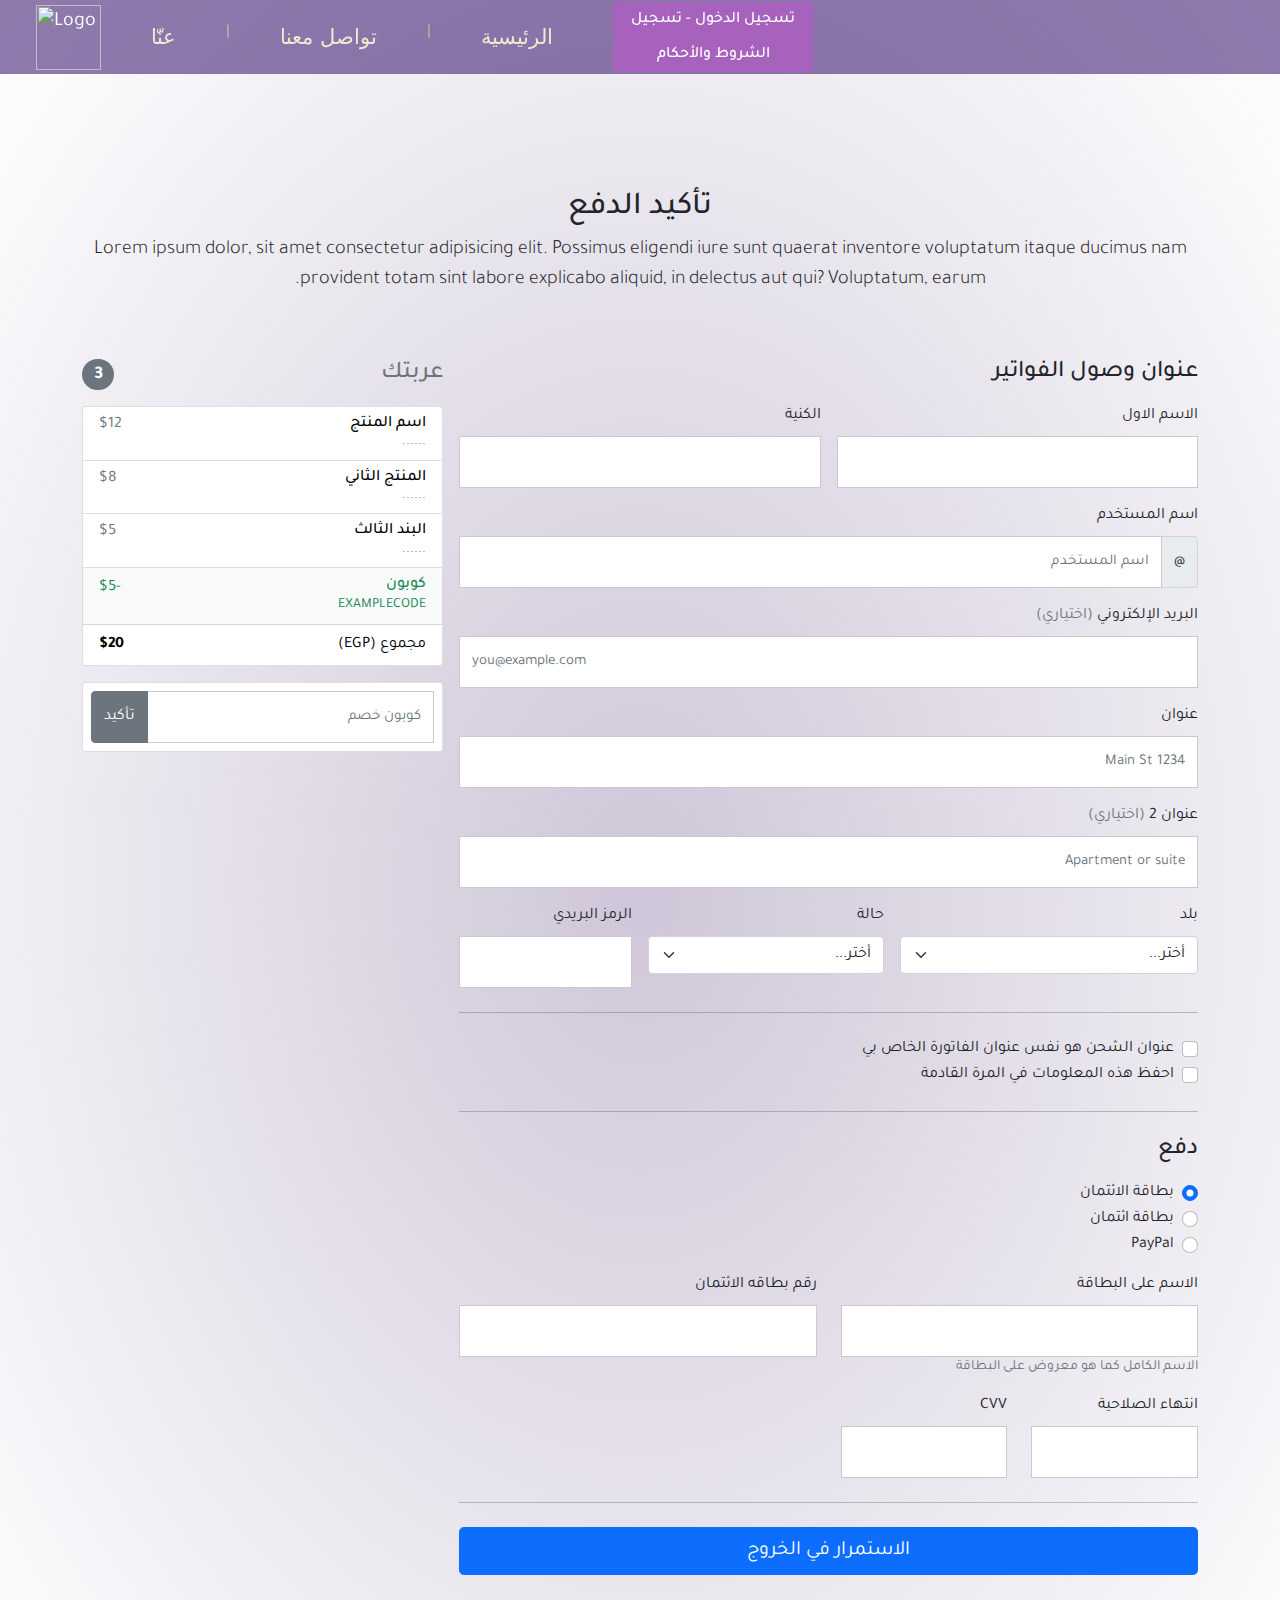
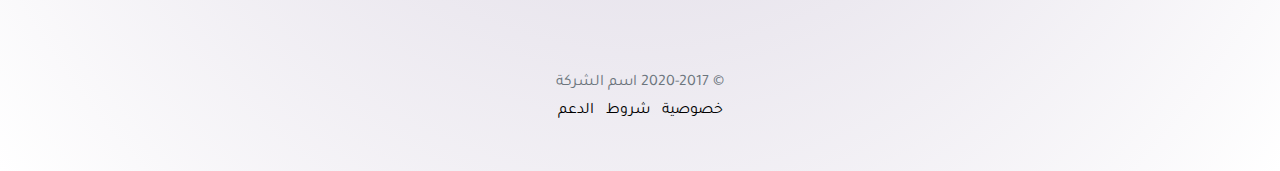
==== checkout.html @ 26c91470 "Add files via upload" ====
<html lang="ar" dir="rtl">

<head>
    <meta charset="utf-8">
    <meta name="viewport" content="width=device-width, initial-scale=1">
    <meta name="description" content="">
    <meta name="author" content="Mark Otto, Jacob Thornton, and Bootstrap contributors">
    <meta name="generator" content="Hugo 0.79.0">

    <title>Lucky Helmet (Store) checkout</title>

    <link rel="shortcut icon" type="image/x-icon" href="img/logo.png">

    <link rel="preconnect" href="https://fonts.gstatic.com">
    <link href="https://fonts.googleapis.com/css2?family=Kelly+Slab&display=swap" rel="stylesheet">
    <link href="https://fonts.googleapis.com/css2?family=Tajawal:wght@300;400&display=swap" rel="stylesheet">
    <link href="https://fonts.googleapis.com/css2?family=Aclonica&display=swap" rel="stylesheet">
    <link href="https://fonts.googleapis.com/css2?family=Itim&display=swap" rel="stylesheet">

    <link rel="stylesheet" href="css/fontawesome/css/all.min.css">

    <link rel="stylesheet" href="css/bootstrap.min.css">

    <link href="css/bootstrap.rtl.min.css" rel="stylesheet">

    <link rel="stylesheet" href="css/style.css">
    <!-- <link rel="canonical" href="https://getbootstrap.com/docs/5.0/examples/checkout-rtl/"> -->

    <style>
        .bd-placeholder-img {
            font-size: 1.125rem;
            text-anchor: middle;
            -webkit-user-select: none;
            -moz-user-select: none;
            user-select: none;
        }

        @media (min-width: 768px) {
            .bd-placeholder-img-lg {
                font-size: 3.5rem;
            }
        }
    </style>


    <!-- Custom styles for this template -->
    <link href="../checkout/form-validation.css" rel="stylesheet">
</head>

<body class="bg-light" id="checkout">
    
    <div class="page-container">
        <div class="page-header">

            <nav class="navbar navbar-expand-lg navbar-dark bg-primary ">
                <div class="">
                    <a class="navbar-brand logo" href="index.html">
                        <img src="img/Logo.png" alt="Logo">
                    </a>
                </div>

                <button class="navbar-toggler" type="button" data-toggle="collapse" data-target="#navbarColor01"
                    aria-controls="navbarColor01" aria-expanded="false" aria-label="Toggle navigation">
                    <span class="navbar-toggler-icon"></span>
                </button>

                <div class="collapse navbar-collapse ">

                    <ul class="navbar-nav mr-auto ">
                        <li class="nav-item">
                            <a class="nav-link" href="#0">
                                عنّا
                            </a>
                        </li>
                        |
                        <li class="nav-item">
                            <a class="nav-link" href="#0">
                                تواصل معنا
                            </a>
                        </li>
                        |
                        <li class="nav-item ">
                            <a class="nav-link" href="index.html">
                                الرئيسية
                            </a>
                        </li>
                    </ul>

                    <div class="form-inline  rightSide">
                        <a href="login.html" class="Login button">
                            تسجيل الدخول - تسجيل
                        </a>

                        <a href="#0" class="licence button">
                            الشروط والأحكام
                        </a>
                    </div>

                </div>
            </nav>

        </div>
        <div class="container">
            <main>
                <div class="py-5 text-center">
                    <img class="d-block mx-auto mb-4" src="img/Logo.png" alt="">
                    <h2> تأكيد الدفع</h2>
                    <p class="lead">
                        Lorem ipsum dolor, sit amet consectetur adipisicing elit. Possimus eligendi iure sunt quaerat
                        inventore voluptatum itaque ducimus nam provident totam sint labore explicabo aliquid, in
                        delectus
                        aut qui? Voluptatum, earum.
                    </p>
                </div>

                <div class="row g-3">
                    <div class="col-md-5 col-lg-4 order-md-last">
                        <h4 class="d-flex justify-content-between align-items-center mb-3">
                            <span class="text-muted">عربتك</span>
                            <span class="badge bg-secondary rounded-pill">3</span>
                        </h4>
                        <ul class="list-group mb-3">
                            <li class="list-group-item d-flex justify-content-between lh-sm">
                                <div>
                                    <h6 class="my-0">اسم المنتج</h6>
                                    <small class="text-muted">
                                        ......
                                    </small>
                                </div>
                                <span class="text-muted">$12</span>
                            </li>
                            <li class="list-group-item d-flex justify-content-between lh-sm">
                                <div>
                                    <h6 class="my-0">المنتج الثاني</h6>
                                    <small class="text-muted">
                                        ......
                                    </small>
                                </div>
                                <span class="text-muted">$8</span>
                            </li>
                            <li class="list-group-item d-flex justify-content-between lh-sm">
                                <div>
                                    <h6 class="my-0">البند الثالث</h6>
                                    <small class="text-muted">
                                        ......
                                    </small>
                                </div>
                                <span class="text-muted">$5</span>
                            </li>
                            <li class="list-group-item d-flex justify-content-between bg-light">
                                <div class="text-success">
                                    <h6 class="my-0">كوبون</h6>
                                    <small>EXAMPLECODE</small>
                                </div>
                                <span class="text-success">-$5</span>
                            </li>
                            <li class="list-group-item d-flex justify-content-between">
                                <span>مجموع (EGP)</span>
                                <strong>$20</strong>
                            </li>
                        </ul>

                        <form class="card p-2">
                            <div class="input-group">
                                <input type="text" class="form-control" placeholder="كوبون خصم">
                                <button type="submit" class="btn btn-secondary">تأكيد</button>
                            </div>
                        </form>
                    </div>
                    <div class="col-md-7 col-lg-8">
                        <h4 class="mb-3">عنوان وصول الفواتير</h4>
                        <form class="needs-validation" novalidate>
                            <div class="row g-3">
                                <div class="col-sm-6">
                                    <label for="firstName" class="form-label">الاسم الاول</label>
                                    <input type="text" class="form-control" id="firstName" placeholder="" value=""
                                        required>
                                    <div class="invalid-feedback">
                                        مطلوب الاسم الأول صالح.
                                    </div>
                                </div>

                                <div class="col-sm-6">
                                    <label for="lastName" class="form-label">الكنية</label>
                                    <input type="text" class="form-control" id="lastName" placeholder="" value=""
                                        required>
                                    <div class="invalid-feedback">
                                        مطلوب اسم أخير صالح.
                                    </div>
                                </div>

                                <div class="col-12">
                                    <label for="username" class="form-label">اسم المستخدم</label>
                                    <div class="input-group">
                                        <span class="input-group-text">@</span>
                                        <input type="text" class="form-control" id="username" placeholder="اسم المستخدم"
                                            required>
                                        <div class="invalid-feedback">
                                            اسم المستخدم الخاص بك مطلوب.
                                        </div>
                                    </div>
                                </div>

                                <div class="col-12">
                                    <label for="email" class="form-label">البريد
                                        الإلكتروني
                                        <span class="text-muted">(اختياري)</span></label>
                                    <input type="email" class="form-control" id="email" placeholder="you@example.com">
                                    <div class="invalid-feedback">
                                        يرجى إدخال عنوان بريد إلكتروني صالح لتحديثات الشحن.
                                    </div>
                                </div>

                                <div class="col-12">
                                    <label for="address" class="form-label">عنوان</label>
                                    <input type="text" class="form-control" id="address" placeholder="1234 Main St"
                                        required>
                                    <div class="invalid-feedback">
                                        يرجى إدخال عنوان الشحن الخاص بك.
                                    </div>
                                </div>

                                <div class="col-12">
                                    <label for="address2" class="form-label">عنوان
                                        2
                                        <span class="text-muted">(اختياري)</span></label>
                                    <input type="text" class="form-control" id="address2"
                                        placeholder="Apartment or suite">
                                </div>

                                <div class="col-md-5">
                                    <label for="country" class="form-label">بلد</label>
                                    <select class="form-select" id="country" required>
                                        <option value="">أختر...</option>
                                        <option>مصر</option>
                                        <option>المملكة العربية السعودية</option>
                                        <option>الولايات المتحدة الأمريكية</option>
                                    </select>
                                    <div class="invalid-feedback">
                                        يرجى تحديد بلد صالح.
                                    </div>
                                </div>

                                <div class="col-md-4">
                                    <label for="state" class="form-label">حالة</label>
                                    <select class="form-select" id="state" required>
                                        <option value="">أختر...</option>
                                        <option>كاليفورنيا</option>
                                    </select>
                                    <div class="invalid-feedback">
                                        يرجى تقديم حالة صالحة.
                                    </div>
                                </div>

                                <div class="col-md-3">
                                    <label for="zip" class="form-label">الرمز البريدي</label>
                                    <input type="text" class="form-control" id="zip" placeholder="" required>
                                    <div class="invalid-feedback">
                                        الرمز البريدي مطلوب.
                                    </div>
                                </div>
                            </div>

                            <hr class="my-4">

                            <div class="form-check">
                                <input type="checkbox" class="form-check-input" id="same-address">
                                <label class="form-check-label" for="same-address">عنوان الشحن هو نفس عنوان الفاتورة
                                    الخاص
                                    بي</label>
                            </div>

                            <div class="form-check">
                                <input type="checkbox" class="form-check-input" id="save-info">
                                <label class="form-check-label" for="save-info">احفظ هذه المعلومات في المرة
                                    القادمة</label>
                            </div>

                            <hr class="my-4">

                            <h4 class="mb-3">دفع</h4>

                            <div class="my-3">
                                <div class="form-check">
                                    <input id="credit" name="paymentMethod" type="radio" class="form-check-input"
                                        checked required>
                                    <label class="form-check-label" for="credit">بطاقة الائتمان</label>
                                </div>
                                <div class="form-check">
                                    <input id="debit" name="paymentMethod" type="radio" class="form-check-input"
                                        required>
                                    <label class="form-check-label" for="debit">بطاقة ائتمان</label>
                                </div>
                                <div class="form-check">
                                    <input id="paypal" name="paymentMethod" type="radio" class="form-check-input"
                                        required>
                                    <label class="form-check-label" for="paypal">PayPal</label>
                                </div>
                            </div>

                            <div class="row gy-3">
                                <div class="col-md-6">
                                    <label for="cc-name" class="form-label">الاسم على البطاقة</label>
                                    <input type="text" class="form-control" id="cc-name" placeholder="" required>
                                    <small class="text-muted">الاسم الكامل كما هو معروض على البطاقة</small>
                                    <div class="invalid-feedback">
                                        الاسم على البطاقة مطلوب
                                    </div>
                                </div>

                                <div class="col-md-6">
                                    <label for="cc-number" class="form-label">رقم بطاقه الائتمان</label>
                                    <input type="text" class="form-control" id="cc-number" placeholder="" required>
                                    <div class="invalid-feedback">
                                        رقم بطاقة الائتمان مطلوب
                                    </div>
                                </div>

                                <div class="col-md-3">
                                    <label for="cc-expiration" class="form-label">انتهاء الصلاحية</label>
                                    <input type="text" class="form-control" id="cc-expiration" placeholder="" required>
                                    <div class="invalid-feedback">
                                        تاريخ انتهاء الصلاحية مطلوب
                                    </div>
                                </div>

                                <div class="col-md-3">
                                    <label for="cc-cvv" class="form-label">CVV</label>
                                    <input type="text" class="form-control" id="cc-cvv" placeholder="" required>
                                    <div class="invalid-feedback">
                                        رمز الحماية مطلوب
                                    </div>
                                </div>
                            </div>

                            <hr class="my-4">

                            <button class="w-100 btn btn-primary btn-lg" type="submit">الاستمرار في الخروج</button>
                        </form>
                    </div>
                </div>
            </main>
            <footer class="my-5 pt-5 text-muted text-center text-small">
                <p class="mb-1">&copy; 2020-2017 اسم الشركة</p>
                <ul class="list-inline">
                    <li class="list-inline-item"><a href="#">خصوصية</a></li>
                    <li class="list-inline-item"><a href="#">شروط</a></li>
                    <li class="list-inline-item"><a href="#">الدعم</a></li>
                </ul>
            </footer>
        </div>
    </div>

    <script src="../assets/dist/js/bootstrap.bundle.min.js"></script>

    <script src="../checkout/form-validation.js"></script>
</body>

</html>
---- css/style.css ----
/* essentials START */

* {
    padding: 0px;
    margin: 0px;
}

a {
    color: initial;
    text-decoration: none;
}

a:hover {
    text-decoration: none;
}

.button {
    font-size: 16px;
    font-weight: 500;
    -webkit-border-radius: 5px;
    -moz-border-radius: 5px;
    color: #fff !important;
    text-transform: capitalize;
    -webkit-transition: 0.3s;
    -moz-transition: 0.3s;
    -o-transition: 0.3s;
    transition: 0.3s;
    width: 120px;
    height: 35px;
    cursor: pointer;
    display: flex;
    justify-content: center;
    align-items: center;
    border: 1px solid transparent;
    outline: none;
    border-radius: 4px;
    text-align: center;
}

body {
    background: rgb(220 220 224);
    background: -moz-radial-gradient(center, ellipse cover, rgb(206 198 216) 0%, rgb(255 255 255) 100%);
    background: -webkit-radial-gradient(center, ellipse cover, rgb(206 198 216) 0%, rgb(255 255 255) 100%);
    background: -o-radial-gradient(center, ellipse cover, rgb(206 198 216) 0%, rgb(255 255 255) 100%);
    background: -ms-radial-gradient(center, ellipse cover, rgb(206 198 216) 0%, rgb(255 255 255) 100%);
    background: radial-gradient(ellipse at center, rgb(206 198 216) 0%, rgb(255 255 255) 100%);
    filter: progid: DXImageTransform.Microsoft.gradient( startColorstr='#a27bcc', endColorstr='#6c5299', GradientType=1);
    font-family: "Tajawal", sans-serif;
}


/* essentials END */


/* nav START */

.page-header {
    padding-bottom: 60px;
}

.page-header nav {
    width: 100%;
    background: #4f2f7fa3 !important;
    position: fixed;
    z-index: 999999999;
    padding: 2px 20px;
    flex-wrap: nowrap;
    direction: ltr;
}


/* nav .logo,
nav .links,
nav .rightSide {
    width: 32%;
    display: flex;
} */


/* nav .logo {
    justify-content: left !important;
} */

nav .logo img {
    width: 65px;
    vertical-align: middle;
    border-style: none;
}

nav ul {
    list-style: none;
    display: flex;
    justify-content: center;
    user-select: none;
    /* margin-left: 100px; */
    color: #c6caa7;
}

nav ul li {
    padding: 0px 50px;
}

nav ul li a {
    font-size: 21px;
    padding: 0px !important;
    color: #f5f1d2ee !important;
    font-family: 'Kelly slab', sans-serif;
}

ul li a:hover {
    color: #e37fdcee;
    transition: .3s all ease-in-out;
}

.rightSide {
    justify-content: center;
}

.rightSide .button {
    background: #a662bc;
    margin-left: 10px;
    width: 200px;
}


/* .button.licence {
    width: 59%;
} */

.rightSide .button:hover {
    color: #000 !important;
    background: #e7dde7;
}


/* nav END */


/* Body START */

#home .banner {
    background: url(../img/banners/banner.jpg);
    background-position: center;
    background-size: cover;
    background-repeat: no-repeat;
    background-attachment: fixed;
}

#login .banner {
    background: url(../img/banners/banner2.jpg);
    background-position: center;
    background-size: cover;
    background-repeat: no-repeat;
    background-attachment: fixed;
}

.page-header .banner {
    position: relative;
    max-width: 100%;
    height: 75vh;
}

.banner .layer {
    width: 100%;
    height: 100%;
    color: #e9beee;
    background: #1a043a57;
    display: flex;
    justify-content: center;
    align-items: center;
    flex-direction: column;
    text-align: center;
    position: absolute;
    z-index: 20;
}

.layer h1 {
    font-size: 80px;
    font-family: 'Aclonica', sans-serif;
    margin-bottom: 40px;
    text-shadow: 4px 2px 2px #1a043abf;
}

.mouseScroll .botn {
    height: 50px;
    width: 30px;
    border: 2px solid #eae5d7;
    position: absolute;
    left: 50%;
    bottom: 40px;
    border-radius: 50px;
    user-select: none;
}

.mouseScroll .botn::before,
.mouseScroll .botn::after {
    content: "";
    position: absolute;
    top: 20%;
    left: 50%;
    height: 10px;
    width: 10px;
    transform: translate(-50%, -100%) rotate(45deg);
    border: 2px solid #eae5d7;
    border-top: transparent;
    border-left: transparent;
    animation: scroll-down 1s ease-in-out infinite;
}

.mouseScroll .botn::before {
    top: 30%;
    animation-delay: 0.3s;
    /* animation: scroll-down 1s ease-in-out infinite; */
}

.page-body {
    /* padding: 10px; */
}

.page-body .nav {
    justify-content: center;
}

a.nav-link i {
    font-size: 4em;
    padding: 0px 28px;
    color: #651f7b;
}

svg.bd-placeholder-img.card-img-top {
    height: 280px;
}

.row>* {
    text-align: right;
}

.choose {
    align-items: baseline;
    text-align: right;
}

.choose h1 {
    width: 100%;
    padding: 40px 0px;
    text-transform: uppercase;
    /* letter-spacing: 5px; */
    text-align: center;
}

.reason {
    display: flex;
    justify-content: center;
    flex-wrap: wrap;
    align-items: flex-start;
    text-align: center;
}

.reason h3 {
    font-size: 22px;
    letter-spacing: normal;
    margin-bottom: 10px;
}

.iconRoundWrap {
    display: inline-block;
    margin-bottom: 20px;
}

.iconRound {
    width: 80px;
    height: 80px;
    background: #d169f2;
    color: #651f7b;
    border-radius: 100%;
    position: relative;
    box-shadow: #00000040 1px 5px 12px 0px;
}

.iconRound:before {
    content: " ";
    display: block;
    width: 70px;
    height: 70px;
    position: absolute;
    top: 50%;
    left: 50%;
    transform: translate(-50%, -50%);
    border: 2px dotted #671582;
    border-radius: 100%;
}

.iconRound i {
    position: absolute;
    top: 50%;
    left: 50%;
    -webkit-transform: translate(-50%, -50%);
    transform: translate(-50%, -50%);
    font-size: 2em;
}

.description p {
    font-size: 14px;
    color: #777;
}


/* Body END */


/* Login START */


/* #login .container {
    margin-top: 4.3rem;
} */

.login-container {
    margin-top: 5%;
    margin-bottom: 5%;
}

.form-control {
    display: block;
    width: 100%;
    height: calc(1.5em + .75rem + 2px);
    padding: .375rem .75rem;
    font-size: 15px;
    font-weight: 400;
    line-height: 1.5;
    color: #444;
    background-color: #fff;
    background-clip: padding-box;
    border: 1px solid #cbc8d0;
    border-radius: 0;
    transition: border-color .15s ease-in-out, box-shadow .15s ease-in-out;
    height: 52px;
}

.login-form-2 {
    padding: 5%;
    /* box-shadow: 0 5px 8px 0 rgba(0, 0, 0, 0.2), 0 9px 26px 0 rgba(0, 0, 0, 0.19); */
}

.login-container h3 {
    text-align: center;
}

.login-form-1 h3 {
    color: #333;
}

.login-form-1 {
    padding: 5%;
    background: #a662bc;
    /* box-shadow: 0 5px 8px 0 rgba(0, 0, 0, 0.2), 0 9px 26px 0 rgba(0, 0, 0, 0.19); */
}

.login-form-1 h3 {
    text-align: center;
    color: #fff;
}

.login-container form {
    padding: 10%;
}

.btnSubmit {
    width: 50%;
    border-radius: 1rem;
    padding: 1.5%;
    border: none;
    cursor: pointer;
    outline: none;
}

.login-form-2 .btnSubmit {
    font-weight: 600;
    color: #fff;
    background-color: #a662bc;
}

.login-form-1 .btnSubmit {
    font-weight: 600;
    color: #a662bc;
    background-color: #fff;
}

.login-form-1 .ForgetPwd {
    color: #fff;
    font-weight: 600;
    text-decoration: none;
}

.login-form-2 .ForgetPwd {
    color: #a662bc;
    font-weight: 600;
    text-decoration: none;
}

.checkbox {
    display: inline-block;
    width: fit-content;
}

.checkbox-container {
    width: 100%;
    height: 100%;
    display: flex;
}

.checkbox input {
    display: none;
}

.checkbox label {
    position: relative;
    padding-left: 26px;
    color: #a662bc;
    margin-bottom: 0;
    font-weight: 600;
    font-size: inherit;
}

.checkbox label::before {
    content: '';
    position: absolute;
    top: 3px;
    left: 0;
    width: 19px;
    height: 18px;
    border: 1px solid;
    border-color: #a662bc;
    border-radius: 2px;
    background-color: transparent;
}

.checkbox label:after {
    position: absolute;
    padding-left: 3px;
    font-size: 10px;
    color: #a662bc;
}

.checkbox input:checked+label::before {
    border-color: #a662bc;
    background: #a662bc;
    transition: .3s all ease-in-out;
}

.checkbox input:checked+label::after {
    font-family: 'Font Awesome 5 Free';
    content: "\f00c";
    font-weight: 900;
    color: #fff;
    left: 2.6px;
    top: 4.7px;
    transition: .2s all ease-in-out;
}

.checkbox input:checked+label {
    color: #a662bc;
    transition: .3s all ease-in-out;
}

.form-group {
    margin-bottom: 1rem;
    display: flex;
    justify-content: center;
}

.checkforget {
    justify-content: space-between;
}

.check {
    justify-content: flex-end;
}

.login-form-1 .checkbox {
    font-family: 'tajwal', sans-serif;
}

.login-form-1 .checkbox label {
    font-size: 16px;
}

.login-form-1 .checkbox,
.login-form-1 .checkbox input:checked+label,
.login-form-1 .checkbox label::before,
.login-form-1 .checkbox label:after,
.login-form-1 .checkbox label {
    color: #fff;
    border-color: #fff;
}

.login-form-1 .checkbox input:checked+label::before {
    border-color: #fff;
    background: #fff;
    transition: .3s all ease-in-out;
}

.login-form-1 .checkbox input:checked+label:after {
    color: #a662bc;
}

.checkbox label a {
    color: #593196;
}


/* Login END */


/* Checkout START */

body#checkout {
    font-family: 'tajawal', sans-serif;
}

.py-5 {
    padding-top: 105px !important;
    padding-bottom: 3rem!important;
}

.list-group-item,
.list-group-item:hover {
    color: #000;
}


/* Checkout END */


/* animations START */

@keyframes scroll-down {
    0% {
        /* top:20%; */
        opacity: 0;
    }
    30% {
        opacity: 1;
    }
    60% {
        opacity: 1;
    }
    100% {
        top: 90%;
        opacity: 0;
    }
}


/* animations END */


/* Responsive START */

@media (max-width:500px) {
    .layer h1 {
        font-size: 70px;
    }
    .layer h3 {
        font-size: 18;
    }
}


/* Responsive END */
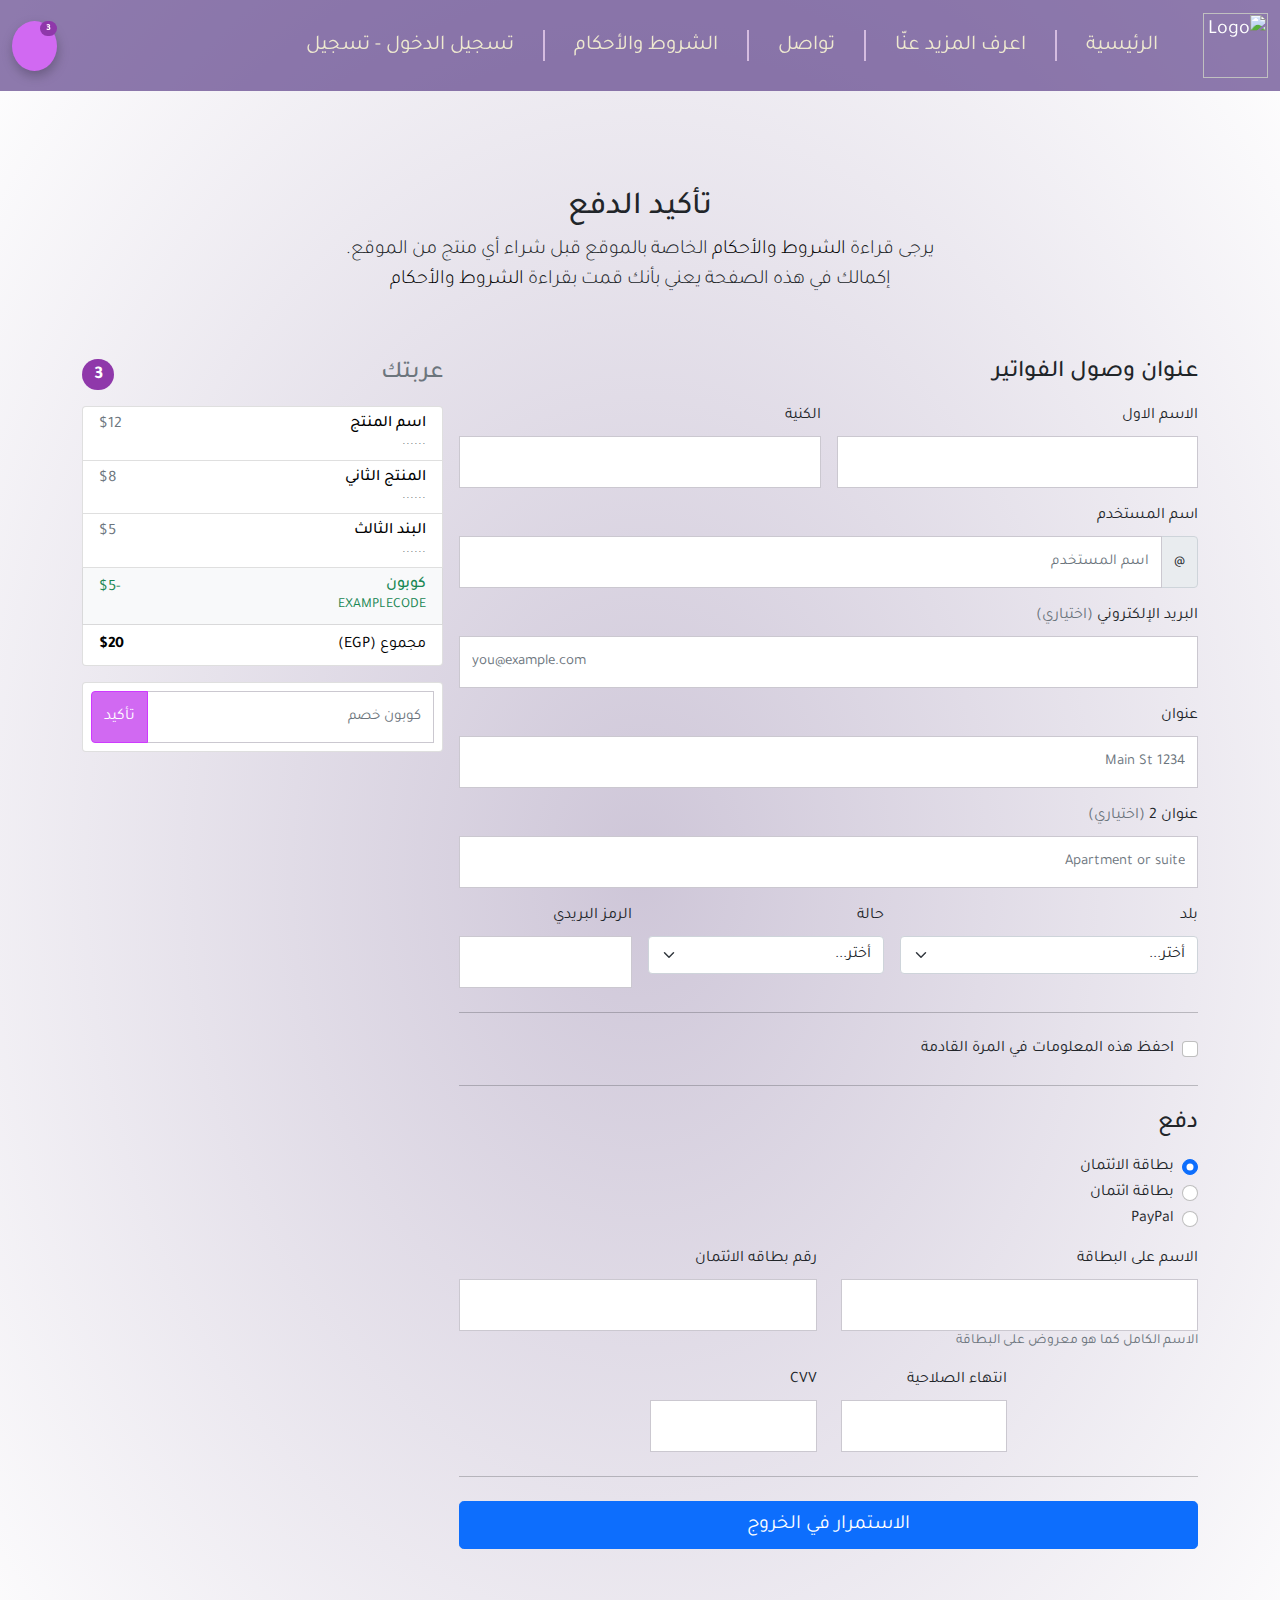
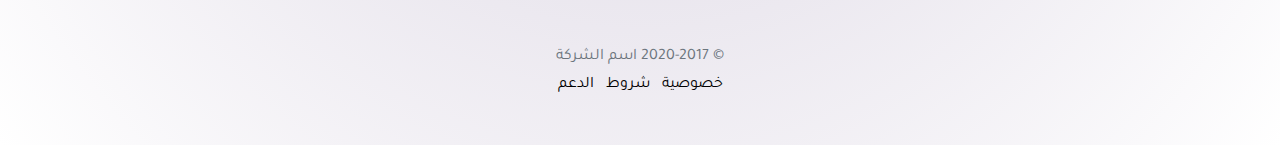
==== commit 9c88671c: "Add files via upload" ====
--- a/checkout.html
+++ b/checkout.html
@@ -48,54 +48,48 @@
 </head>
 
 <body class="bg-light" id="checkout">
-    
+
     <div class="page-container">
         <div class="page-header">
 
-            <nav class="navbar navbar-expand-lg navbar-dark bg-primary ">
-                <div class="">
+            <nav class="navbar navbar-expand-md navbar-dark fixed-top bg-dark">
+                <div class="container-fluid">
                     <a class="navbar-brand logo" href="index.html">
                         <img src="img/Logo.png" alt="Logo">
                     </a>
-                </div>
-
-                <button class="navbar-toggler" type="button" data-toggle="collapse" data-target="#navbarColor01"
-                    aria-controls="navbarColor01" aria-expanded="false" aria-label="Toggle navigation">
-                    <span class="navbar-toggler-icon"></span>
-                </button>
-
-                <div class="collapse navbar-collapse ">
-
-                    <ul class="navbar-nav mr-auto ">
-                        <li class="nav-item">
-                            <a class="nav-link" href="#0">
-                                عنّا
-                            </a>
-                        </li>
-                        |
-                        <li class="nav-item">
-                            <a class="nav-link" href="#0">
-                                تواصل معنا
-                            </a>
-                        </li>
-                        |
-                        <li class="nav-item ">
-                            <a class="nav-link" href="index.html">
-                                الرئيسية
-                            </a>
-                        </li>
-                    </ul>
-
-                    <div class="form-inline  rightSide">
-                        <a href="login.html" class="Login button">
-                            تسجيل الدخول - تسجيل
-                        </a>
-
-                        <a href="#0" class="licence button">
-                            الشروط والأحكام
-                        </a>
+                    <button class="navbar-toggler" type="button" data-bs-toggle="collapse"
+                        data-bs-target="#navbarCollapse" aria-controls="navbarCollapse" aria-expanded="false"
+                        aria-label="Toggle navigation">
+                        <span class="navbar-toggler-icon"></span>
+                    </button>
+                    <div class="collapse navbar-collapse" id="navbarCollapse">
+                        <ul class="navbar-nav mb-2 mb-md-0">
+
+                            <li class="nav-item active">
+                                <a class="nav-link" aria-current="page" href="index.html">الرئيسية</a>
+                            </li>
+
+                            <li class="nav-item">
+                                <a class="nav-link" href="#">اعرف المزيد عنّا</a>
+                            </li>
+
+                            <li class="nav-item">
+                                <a class="nav-link" href="#">تواصل</a>
+                            </li>
+
+                            <li class="nav-item">
+                                <a class="nav-link" href="#">الشروط والأحكام</a>
+                            </li>
+
+                            <li class="nav-item">
+                                <a class="nav-link" href="login.html">تسجيل الدخول - تسجيل</a>
+                            </li>
+                        </ul>
                     </div>
-
+                    <a href="checkout.html" class="cart iconRound">
+                        <span class="badge bg-secondary rounded-pill">3</span>
+                        <i class="fas fa-shopping-cart"></i>
+                    </a>
                 </div>
             </nav>
 
@@ -106,10 +100,16 @@
                     <img class="d-block mx-auto mb-4" src="img/Logo.png" alt="">
                     <h2> تأكيد الدفع</h2>
                     <p class="lead">
-                        Lorem ipsum dolor, sit amet consectetur adipisicing elit. Possimus eligendi iure sunt quaerat
-                        inventore voluptatum itaque ducimus nam provident totam sint labore explicabo aliquid, in
-                        delectus
-                        aut qui? Voluptatum, earum.
+                        يرجى قراءة
+                        <a href="licence">
+                            الشروط والأحكام
+                        </a>
+                        الخاصة بالموقع قبل شراء أي منتج من الموقع.
+                        <br>
+                        إكمالك في هذه الصفحة يعني بأنك قمت بقراءة
+                        <a href="licence">
+                            الشروط والأحكام
+                        </a>
                     </p>
                 </div>
 
@@ -262,13 +262,6 @@
                             </div>
 
                             <hr class="my-4">
-
-                            <div class="form-check">
-                                <input type="checkbox" class="form-check-input" id="same-address">
-                                <label class="form-check-label" for="same-address">عنوان الشحن هو نفس عنوان الفاتورة
-                                    الخاص
-                                    بي</label>
-                            </div>
 
                             <div class="form-check">
                                 <input type="checkbox" class="form-check-input" id="save-info">
@@ -351,9 +344,11 @@
         </div>
     </div>
 
-    <script src="../assets/dist/js/bootstrap.bundle.min.js"></script>
-
-    <script src="../checkout/form-validation.js"></script>
+    <script src="js/jquery.js"></script>
+
+    <script src="js/bootstrap.min.js"></script>
+
+    <script src="js/script.js"></script>
 </body>
 
 </html>--- a/css/style.css
+++ b/css/style.css
@@ -1,570 +1,621 @@
-/* essentials START */
-
-* {
-    padding: 0px;
-    margin: 0px;
-}
-
-a {
-    color: initial;
-    text-decoration: none;
-}
-
-a:hover {
-    text-decoration: none;
-}
-
-.button {
-    font-size: 16px;
-    font-weight: 500;
-    -webkit-border-radius: 5px;
-    -moz-border-radius: 5px;
-    color: #fff !important;
-    text-transform: capitalize;
-    -webkit-transition: 0.3s;
-    -moz-transition: 0.3s;
-    -o-transition: 0.3s;
-    transition: 0.3s;
-    width: 120px;
-    height: 35px;
-    cursor: pointer;
-    display: flex;
-    justify-content: center;
-    align-items: center;
-    border: 1px solid transparent;
-    outline: none;
-    border-radius: 4px;
-    text-align: center;
-}
-
-body {
-    background: rgb(220 220 224);
-    background: -moz-radial-gradient(center, ellipse cover, rgb(206 198 216) 0%, rgb(255 255 255) 100%);
-    background: -webkit-radial-gradient(center, ellipse cover, rgb(206 198 216) 0%, rgb(255 255 255) 100%);
-    background: -o-radial-gradient(center, ellipse cover, rgb(206 198 216) 0%, rgb(255 255 255) 100%);
-    background: -ms-radial-gradient(center, ellipse cover, rgb(206 198 216) 0%, rgb(255 255 255) 100%);
-    background: radial-gradient(ellipse at center, rgb(206 198 216) 0%, rgb(255 255 255) 100%);
-    filter: progid: DXImageTransform.Microsoft.gradient( startColorstr='#a27bcc', endColorstr='#6c5299', GradientType=1);
-    font-family: "Tajawal", sans-serif;
-}
-
-
-/* essentials END */
-
-
-/* nav START */
-
-.page-header {
-    padding-bottom: 60px;
-}
-
-.page-header nav {
-    width: 100%;
-    background: #4f2f7fa3 !important;
-    position: fixed;
-    z-index: 999999999;
-    padding: 2px 20px;
-    flex-wrap: nowrap;
-    direction: ltr;
-}
-
-
-/* nav .logo,
-nav .links,
-nav .rightSide {
-    width: 32%;
-    display: flex;
-} */
-
-
-/* nav .logo {
-    justify-content: left !important;
-} */
-
-nav .logo img {
-    width: 65px;
-    vertical-align: middle;
-    border-style: none;
-}
-
-nav ul {
-    list-style: none;
-    display: flex;
-    justify-content: center;
-    user-select: none;
-    /* margin-left: 100px; */
-    color: #c6caa7;
-}
-
-nav ul li {
-    padding: 0px 50px;
-}
-
-nav ul li a {
-    font-size: 21px;
-    padding: 0px !important;
-    color: #f5f1d2ee !important;
-    font-family: 'Kelly slab', sans-serif;
-}
-
-ul li a:hover {
-    color: #e37fdcee;
-    transition: .3s all ease-in-out;
-}
-
-.rightSide {
-    justify-content: center;
-}
-
-.rightSide .button {
-    background: #a662bc;
-    margin-left: 10px;
-    width: 200px;
-}
-
-
-/* .button.licence {
-    width: 59%;
-} */
-
-.rightSide .button:hover {
-    color: #000 !important;
-    background: #e7dde7;
-}
-
-
-/* nav END */
-
-
-/* Body START */
-
-#home .banner {
-    background: url(../img/banners/banner.jpg);
-    background-position: center;
-    background-size: cover;
-    background-repeat: no-repeat;
-    background-attachment: fixed;
-}
-
-#login .banner {
-    background: url(../img/banners/banner2.jpg);
-    background-position: center;
-    background-size: cover;
-    background-repeat: no-repeat;
-    background-attachment: fixed;
-}
-
-.page-header .banner {
-    position: relative;
-    max-width: 100%;
-    height: 75vh;
-}
-
-.banner .layer {
-    width: 100%;
-    height: 100%;
-    color: #e9beee;
-    background: #1a043a57;
-    display: flex;
-    justify-content: center;
-    align-items: center;
-    flex-direction: column;
-    text-align: center;
-    position: absolute;
-    z-index: 20;
-}
-
-.layer h1 {
-    font-size: 80px;
-    font-family: 'Aclonica', sans-serif;
-    margin-bottom: 40px;
-    text-shadow: 4px 2px 2px #1a043abf;
-}
-
-.mouseScroll .botn {
-    height: 50px;
-    width: 30px;
-    border: 2px solid #eae5d7;
-    position: absolute;
-    left: 50%;
-    bottom: 40px;
-    border-radius: 50px;
-    user-select: none;
-}
-
-.mouseScroll .botn::before,
-.mouseScroll .botn::after {
-    content: "";
-    position: absolute;
-    top: 20%;
-    left: 50%;
-    height: 10px;
-    width: 10px;
-    transform: translate(-50%, -100%) rotate(45deg);
-    border: 2px solid #eae5d7;
-    border-top: transparent;
-    border-left: transparent;
-    animation: scroll-down 1s ease-in-out infinite;
-}
-
-.mouseScroll .botn::before {
-    top: 30%;
-    animation-delay: 0.3s;
-    /* animation: scroll-down 1s ease-in-out infinite; */
-}
-
-.page-body {
-    /* padding: 10px; */
-}
-
-.page-body .nav {
-    justify-content: center;
-}
-
-a.nav-link i {
-    font-size: 4em;
-    padding: 0px 28px;
-    color: #651f7b;
-}
-
-svg.bd-placeholder-img.card-img-top {
-    height: 280px;
-}
-
-.row>* {
-    text-align: right;
-}
-
-.choose {
-    align-items: baseline;
-    text-align: right;
-}
-
-.choose h1 {
-    width: 100%;
-    padding: 40px 0px;
-    text-transform: uppercase;
-    /* letter-spacing: 5px; */
-    text-align: center;
-}
-
-.reason {
-    display: flex;
-    justify-content: center;
-    flex-wrap: wrap;
-    align-items: flex-start;
-    text-align: center;
-}
-
-.reason h3 {
-    font-size: 22px;
-    letter-spacing: normal;
-    margin-bottom: 10px;
-}
-
-.iconRoundWrap {
-    display: inline-block;
-    margin-bottom: 20px;
-}
-
-.iconRound {
-    width: 80px;
-    height: 80px;
-    background: #d169f2;
-    color: #651f7b;
-    border-radius: 100%;
-    position: relative;
-    box-shadow: #00000040 1px 5px 12px 0px;
-}
-
-.iconRound:before {
-    content: " ";
-    display: block;
-    width: 70px;
-    height: 70px;
-    position: absolute;
-    top: 50%;
-    left: 50%;
-    transform: translate(-50%, -50%);
-    border: 2px dotted #671582;
-    border-radius: 100%;
-}
-
-.iconRound i {
-    position: absolute;
-    top: 50%;
-    left: 50%;
-    -webkit-transform: translate(-50%, -50%);
-    transform: translate(-50%, -50%);
-    font-size: 2em;
-}
-
-.description p {
-    font-size: 14px;
-    color: #777;
-}
-
-
-/* Body END */
-
-
-/* Login START */
-
-
-/* #login .container {
+        /* essentials START */
+        
+        * {
+            padding: 0px;
+            margin: 0px;
+        }
+        
+        a {
+            color: initial;
+            text-decoration: none;
+        }
+        
+        a:hover {
+            text-decoration: none;
+        }
+        
+        .button {
+            font-size: 16px;
+            font-weight: 500;
+            -webkit-border-radius: 5px;
+            -moz-border-radius: 5px;
+            color: #fff !important;
+            text-transform: capitalize;
+            -webkit-transition: 0.3s;
+            -moz-transition: 0.3s;
+            -o-transition: 0.3s;
+            transition: 0.3s;
+            width: 120px;
+            height: 35px;
+            cursor: pointer;
+            display: flex;
+            justify-content: center;
+            align-items: center;
+            border: 1px solid transparent;
+            outline: none;
+            border-radius: 4px;
+            text-align: center;
+        }
+        
+        body {
+            background: rgb(220 220 224);
+            background: -moz-radial-gradient(center, ellipse cover, rgb(206 198 216) 0%, rgb(255 255 255) 100%);
+            background: -webkit-radial-gradient(center, ellipse cover, rgb(206 198 216) 0%, rgb(255 255 255) 100%);
+            background: -o-radial-gradient(center, ellipse cover, rgb(206 198 216) 0%, rgb(255 255 255) 100%);
+            background: -ms-radial-gradient(center, ellipse cover, rgb(206 198 216) 0%, rgb(255 255 255) 100%);
+            background: radial-gradient(ellipse at center, rgb(206 198 216) 0%, rgb(255 255 255) 100%);
+            filter: progid: DXImageTransform.Microsoft.gradient( startColorstr='#a27bcc', endColorstr='#6c5299', GradientType=1);
+            font-family: "Tajawal", sans-serif;
+        }
+        /* essentials END */
+        /* nav START */
+        
+        .page-header {
+            padding-bottom: 60px;
+        }
+        
+        .page-header nav {
+            background: #4f2f7fa3 !important;
+            direction: rtl;
+            transition: .2s all ease-in-out;
+        }
+        
+        .page-header nav.scrolled {
+            background: #673da6 !important;
+            transition: .27s all ease-in-out
+        }
+        
+        nav .logo img {
+            width: 65px;
+            vertical-align: middle;
+            border-style: none;
+        }
+        
+        nav ul {
+            margin-right: 0px !important;
+            margin-left: auto !important;
+        }
+        
+        nav ul li {
+            padding: 0px 29px;
+            border-left: 2px solid #d5bce0;
+        }
+        
+        nav ul li.nav-item:last-of-type {
+            border: none;
+        }
+        
+        nav ul li a {
+            font-size: 21px;
+            padding: 0px !important;
+            color: #f5f1d2ee !important;
+        }
+        
+        ul li a:hover {
+            color: #e37fdcee;
+            transition: .3s all ease-in-out;
+        }
+        
+        a.cart.iconRound {
+            width: 50px;
+            height: 50px;
+            font-size: 11px;
+        }
+        
+        a.cart.iconRound:before {
+            display: none;
+        }
+        
+        a.cart.iconRound:hover {
+            color: #a50ed7;
+            transition: .2s all ease-in-out;
+        }
+        .badge{
+            background: #8f38aa !important;
+        }
+        .cart .badge {
+            font-size: .85em;
+        }
+        /* nav END */
+        /* Body START */
+        
+        #home .banner {
+            background: url(../img/banners/banner.jpg);
+            background-position: center;
+            background-size: cover;
+            background-repeat: no-repeat;
+            background-attachment: fixed;
+        }
+        
+        #login .banner {
+            background: url(../img/banners/banner2.jpg);
+            background-position: center;
+            background-size: cover;
+            background-repeat: no-repeat;
+            background-attachment: fixed;
+        }
+        
+        .page-header .banner {
+            position: relative;
+            max-width: 100%;
+            height: 75vh;
+        }
+        
+        .banner .layer {
+            width: 100%;
+            height: 100%;
+            color: #e9beee;
+            background: #1a043a57;
+            display: flex;
+            justify-content: center;
+            align-items: center;
+            flex-direction: column;
+            text-align: center;
+            position: absolute;
+            z-index: 20;
+        }
+        
+        .layer h1 {
+            font-size: 80px;
+            font-family: 'Aclonica', sans-serif;
+            margin-bottom: 40px;
+            text-shadow: 4px 2px 2px #1a043abf;
+        }
+        
+        .mouseScroll .botn {
+            height: 50px;
+            width: 30px;
+            border: 2px solid #eae5d7;
+            position: absolute;
+            left: 50%;
+            bottom: 40px;
+            border-radius: 50px;
+            user-select: none;
+        }
+        
+        .mouseScroll .botn::before,
+        .mouseScroll .botn::after {
+            content: "";
+            position: absolute;
+            top: 20%;
+            left: 50%;
+            height: 10px;
+            width: 10px;
+            transform: translate(-50%, -100%) rotate(45deg);
+            border: 2px solid #eae5d7;
+            border-top: transparent;
+            border-left: transparent;
+            animation: scroll-down 1s ease-in-out infinite;
+        }
+        
+        .mouseScroll .botn::before {
+            top: 30%;
+            animation-delay: 0.3s;
+            /* animation: scroll-down 1s ease-in-out infinite; */
+        }
+        
+        .page-body {
+            /* padding: 10px; */
+        }
+        
+        .page-body .nav {
+            justify-content: center;
+        }
+        
+        a.nav-link i {
+            font-size: 4em;
+            padding: 0px 28px;
+            color: #651f7b;
+        }
+        
+        svg.bd-placeholder-img.card-img-top {
+            height: 280px;
+        }
+        
+        .card {
+            margin-bottom: 10px;
+        }
+        
+        .card img {
+            width: 100%;
+            height: 300px;
+        }
+        
+        .card-body {
+            min-height: 300px;
+        }
+        
+        .cardcontainer {
+            min-height: 230px;
+        }
+        
+        .card .btn:hover {
+            color: #e7dde7;
+            background-color: #9f00ff;
+            border-color: #d169f2;
+        }
+        
+        .card .btn {
+            color: #fff;
+            background-color: #d169f2;
+            border-color: #ce3aff;
+        }
+        
+        .row {
+            justify-content: center;
+        }
+        
+        .row>* {
+            text-align: right;
+        }
+        
+        .choose {
+            align-items: baseline;
+            text-align: right;
+        }
+        
+        .choose h1 {
+            width: 100%;
+            padding: 40px 0px;
+            text-transform: uppercase;
+            /* letter-spacing: 5px; */
+            text-align: center;
+        }
+        
+        .reason {
+            display: flex;
+            justify-content: center;
+            flex-wrap: wrap;
+            align-items: flex-start;
+            text-align: center;
+        }
+        
+        .reason h3 {
+            font-size: 22px;
+            letter-spacing: normal;
+            margin-bottom: 10px;
+        }
+        
+        .iconRoundWrap {
+            display: inline-block;
+            margin-bottom: 20px;
+        }
+        
+        .iconRound {
+            width: 80px;
+            height: 80px;
+            background: #d169f2;
+            color: #651f7b;
+            border-radius: 100%;
+            position: relative;
+            box-shadow: #00000040 1px 5px 12px 0px;
+        }
+        
+        .iconRound:before {
+            content: " ";
+            display: block;
+            width: 70px;
+            height: 70px;
+            position: absolute;
+            top: 50%;
+            left: 50%;
+            transform: translate(-50%, -50%);
+            border: 2px dotted #671582;
+            border-radius: 100%;
+        }
+        
+        .iconRound i {
+            position: absolute;
+            top: 50%;
+            left: 50%;
+            -webkit-transform: translate(-50%, -50%);
+            transform: translate(-50%, -50%);
+            font-size: 2em;
+        }
+        
+        .description p {
+            font-size: 14px;
+            color: #777;
+        }
+        /* Body END */
+        /* Login START */
+        /* #login .container {
     margin-top: 4.3rem;
 } */
-
-.login-container {
-    margin-top: 5%;
-    margin-bottom: 5%;
-}
-
-.form-control {
-    display: block;
-    width: 100%;
-    height: calc(1.5em + .75rem + 2px);
-    padding: .375rem .75rem;
-    font-size: 15px;
-    font-weight: 400;
-    line-height: 1.5;
-    color: #444;
-    background-color: #fff;
-    background-clip: padding-box;
-    border: 1px solid #cbc8d0;
-    border-radius: 0;
-    transition: border-color .15s ease-in-out, box-shadow .15s ease-in-out;
-    height: 52px;
-}
-
-.login-form-2 {
-    padding: 5%;
-    /* box-shadow: 0 5px 8px 0 rgba(0, 0, 0, 0.2), 0 9px 26px 0 rgba(0, 0, 0, 0.19); */
-}
-
-.login-container h3 {
-    text-align: center;
-}
-
-.login-form-1 h3 {
-    color: #333;
-}
-
-.login-form-1 {
-    padding: 5%;
-    background: #a662bc;
-    /* box-shadow: 0 5px 8px 0 rgba(0, 0, 0, 0.2), 0 9px 26px 0 rgba(0, 0, 0, 0.19); */
-}
-
-.login-form-1 h3 {
-    text-align: center;
-    color: #fff;
-}
-
-.login-container form {
-    padding: 10%;
-}
-
-.btnSubmit {
-    width: 50%;
-    border-radius: 1rem;
-    padding: 1.5%;
-    border: none;
-    cursor: pointer;
-    outline: none;
-}
-
-.login-form-2 .btnSubmit {
-    font-weight: 600;
-    color: #fff;
-    background-color: #a662bc;
-}
-
-.login-form-1 .btnSubmit {
-    font-weight: 600;
-    color: #a662bc;
-    background-color: #fff;
-}
-
-.login-form-1 .ForgetPwd {
-    color: #fff;
-    font-weight: 600;
-    text-decoration: none;
-}
-
-.login-form-2 .ForgetPwd {
-    color: #a662bc;
-    font-weight: 600;
-    text-decoration: none;
-}
-
-.checkbox {
-    display: inline-block;
-    width: fit-content;
-}
-
-.checkbox-container {
-    width: 100%;
-    height: 100%;
-    display: flex;
-}
-
-.checkbox input {
-    display: none;
-}
-
-.checkbox label {
-    position: relative;
-    padding-left: 26px;
-    color: #a662bc;
-    margin-bottom: 0;
-    font-weight: 600;
-    font-size: inherit;
-}
-
-.checkbox label::before {
-    content: '';
-    position: absolute;
-    top: 3px;
-    left: 0;
-    width: 19px;
-    height: 18px;
-    border: 1px solid;
-    border-color: #a662bc;
-    border-radius: 2px;
-    background-color: transparent;
-}
-
-.checkbox label:after {
-    position: absolute;
-    padding-left: 3px;
-    font-size: 10px;
-    color: #a662bc;
-}
-
-.checkbox input:checked+label::before {
-    border-color: #a662bc;
-    background: #a662bc;
-    transition: .3s all ease-in-out;
-}
-
-.checkbox input:checked+label::after {
-    font-family: 'Font Awesome 5 Free';
-    content: "\f00c";
-    font-weight: 900;
-    color: #fff;
-    left: 2.6px;
-    top: 4.7px;
-    transition: .2s all ease-in-out;
-}
-
-.checkbox input:checked+label {
-    color: #a662bc;
-    transition: .3s all ease-in-out;
-}
-
-.form-group {
-    margin-bottom: 1rem;
-    display: flex;
-    justify-content: center;
-}
-
-.checkforget {
-    justify-content: space-between;
-}
-
-.check {
-    justify-content: flex-end;
-}
-
-.login-form-1 .checkbox {
-    font-family: 'tajwal', sans-serif;
-}
-
-.login-form-1 .checkbox label {
-    font-size: 16px;
-}
-
-.login-form-1 .checkbox,
-.login-form-1 .checkbox input:checked+label,
-.login-form-1 .checkbox label::before,
-.login-form-1 .checkbox label:after,
-.login-form-1 .checkbox label {
-    color: #fff;
-    border-color: #fff;
-}
-
-.login-form-1 .checkbox input:checked+label::before {
-    border-color: #fff;
-    background: #fff;
-    transition: .3s all ease-in-out;
-}
-
-.login-form-1 .checkbox input:checked+label:after {
-    color: #a662bc;
-}
-
-.checkbox label a {
-    color: #593196;
-}
-
-
-/* Login END */
-
-
-/* Checkout START */
-
-body#checkout {
-    font-family: 'tajawal', sans-serif;
-}
-
-.py-5 {
-    padding-top: 105px !important;
-    padding-bottom: 3rem!important;
-}
-
-.list-group-item,
-.list-group-item:hover {
-    color: #000;
-}
-
-
-/* Checkout END */
-
-
-/* animations START */
-
-@keyframes scroll-down {
-    0% {
-        /* top:20%; */
-        opacity: 0;
-    }
-    30% {
-        opacity: 1;
-    }
-    60% {
-        opacity: 1;
-    }
-    100% {
-        top: 90%;
-        opacity: 0;
-    }
-}
-
-
-/* animations END */
-
-
-/* Responsive START */
-
-@media (max-width:500px) {
-    .layer h1 {
-        font-size: 70px;
-    }
-    .layer h3 {
-        font-size: 18;
-    }
-}
-
-
-/* Responsive END */+        
+        .login-container {
+            margin-top: 5%;
+            margin-bottom: 5%;
+        }
+        
+        .form-control {
+            display: block;
+            width: 100%;
+            height: calc(1.5em + .75rem + 2px);
+            padding: .375rem .75rem;
+            font-size: 15px;
+            font-weight: 400;
+            line-height: 1.5;
+            color: #444;
+            background-color: #fff;
+            background-clip: padding-box;
+            border: 1px solid #cbc8d0;
+            border-radius: 0;
+            transition: border-color .15s ease-in-out, box-shadow .15s ease-in-out;
+            height: 52px;
+        }
+        
+        .login-form-2 {
+            padding: 5%;
+            /* box-shadow: 0 5px 8px 0 rgba(0, 0, 0, 0.2), 0 9px 26px 0 rgba(0, 0, 0, 0.19); */
+        }
+        
+        .login-container h3 {
+            text-align: center;
+        }
+        
+        .login-form-1 h3 {
+            color: #333;
+        }
+        
+        .login-form-1 {
+            padding: 5%;
+            background: #a662bc;
+            /* box-shadow: 0 5px 8px 0 rgba(0, 0, 0, 0.2), 0 9px 26px 0 rgba(0, 0, 0, 0.19); */
+        }
+        
+        .login-form-1 h3 {
+            text-align: center;
+            color: #fff;
+        }
+        
+        .login-container form {
+            padding: 10%;
+        }
+        
+        .btnSubmit {
+            width: 50%;
+            border-radius: 1rem;
+            padding: 1.5%;
+            border: none;
+            cursor: pointer;
+            outline: none;
+        }
+        
+        .login-form-2 .btnSubmit {
+            font-weight: 600;
+            color: #fff;
+            background-color: #a662bc;
+        }
+        
+        .login-form-1 .btnSubmit {
+            font-weight: 600;
+            color: #a662bc;
+            background-color: #fff;
+        }
+        
+        .login-form-1 .ForgetPwd {
+            color: #fff;
+            font-weight: 600;
+            text-decoration: none;
+        }
+        
+        .login-form-2 .ForgetPwd {
+            color: #a662bc;
+            font-weight: 600;
+            text-decoration: none;
+        }
+        
+        .checkbox {
+            display: inline-block;
+            width: fit-content;
+        }
+        
+        .checkbox-container {
+            width: 100%;
+            height: 100%;
+            display: flex;
+        }
+        
+        .checkbox input {
+            display: none;
+        }
+        
+        .checkbox label {
+            position: relative;
+            padding-left: 26px;
+            color: #a662bc;
+            margin-bottom: 0;
+            font-weight: 600;
+            font-size: inherit;
+        }
+        
+        .checkbox label::before {
+            content: '';
+            position: absolute;
+            top: 3px;
+            left: 0;
+            width: 19px;
+            height: 18px;
+            border: 1px solid;
+            border-color: #a662bc;
+            border-radius: 2px;
+            background-color: transparent;
+        }
+        
+        .checkbox label:after {
+            position: absolute;
+            padding-left: 3px;
+            font-size: 10px;
+            color: #a662bc;
+        }
+        
+        .checkbox input:checked+label::before {
+            border-color: #a662bc;
+            background: #a662bc;
+            transition: .3s all ease-in-out;
+        }
+        
+        .checkbox input:checked+label::after {
+            font-family: 'Font Awesome 5 Free';
+            content: "\f00c";
+            font-weight: 900;
+            color: #fff;
+            left: 2.6px;
+            top: 4.7px;
+            transition: .2s all ease-in-out;
+        }
+        
+        .checkbox input:checked+label {
+            color: #a662bc;
+            transition: .3s all ease-in-out;
+        }
+        
+        .form-group {
+            margin-bottom: 1rem;
+            display: flex;
+            justify-content: center;
+        }
+        
+        .checkforget {
+            justify-content: space-between;
+        }
+        
+        .check {
+            justify-content: flex-end;
+        }
+        
+        .login-form-1 .checkbox {
+            font-family: 'tajwal', sans-serif;
+        }
+        
+        .login-form-1 .checkbox label {
+            font-size: 16px;
+        }
+        
+        .login-form-1 .checkbox,
+        .login-form-1 .checkbox input:checked+label,
+        .login-form-1 .checkbox label::before,
+        .login-form-1 .checkbox label:after,
+        .login-form-1 .checkbox label {
+            color: #fff;
+            border-color: #fff;
+        }
+        
+        .login-form-1 .checkbox input:checked+label::before {
+            border-color: #fff;
+            background: #fff;
+            transition: .3s all ease-in-out;
+        }
+        
+        .login-form-1 .checkbox input:checked+label:after {
+            color: #a662bc;
+        }
+        
+        .checkbox label a {
+            color: #593196;
+        }
+        /* Login END */
+        /* Checkout START */
+        
+        body#checkout {
+            font-family: 'tajawal', sans-serif;
+        }
+        
+        .py-5 {
+            padding-top: 105px !important;
+            padding-bottom: 3rem!important;
+        }
+        
+        .list-group-item,
+        .list-group-item:hover {
+            color: #000;
+        }
+        /* Checkout END */
+        /* animations START */
+        
+        @keyframes scroll-down {
+            0% {
+                /* top:20%; */
+                opacity: 0;
+            }
+            30% {
+                opacity: 1;
+            }
+            60% {
+                opacity: 1;
+            }
+            100% {
+                top: 90%;
+                opacity: 0;
+            }
+        }
+        /* animations END */
+        /* Responsive START */
+        
+        @media (max-width:1100px) {
+            a.nav-link i {
+                font-size: 1.7em;
+            }
+            a.nav-link {
+                font-size: 14px;
+            }
+        }
+        
+        @media (max-width:768px) {
+            nav ul li {
+                border: none;
+            }
+            .card {
+                height: 430px;
+            }
+            .card img {
+                width: 100%;
+                height: 183px;
+            }
+            .card-body {
+                min-height: 300px;
+            }
+            .cardcontainer {
+                min-height: 191px;
+            }
+            .card-title {
+                margin-bottom: .5rem;
+                font-size: 16px;
+            }
+            .card-text:last-child {
+                margin-bottom: 0;
+                font-size: 12px;
+            }
+            .card .btn {
+                font-size: 10px;
+            }
+            .col-6.col-md-4.col-lg-3 {
+                padding: 5px;
+            }
+            a.cart.iconRound {
+                width: 50px;
+                height: 50px;
+                font-size: 11px;
+                order: -4;
+            }
+        }
+        
+        @media (max-width:500px) {
+            .layer h1 {
+                font-size: 70px;
+            }
+            .layer h3 {
+                font-size: 18;
+            }
+            nav ul li {
+                padding: 15px 20px;
+            }
+        }
+        
+        @media(max-width:425px) {
+            a.nav-link {
+                font-size: 14px;
+            }
+        }
+        /* Responsive END */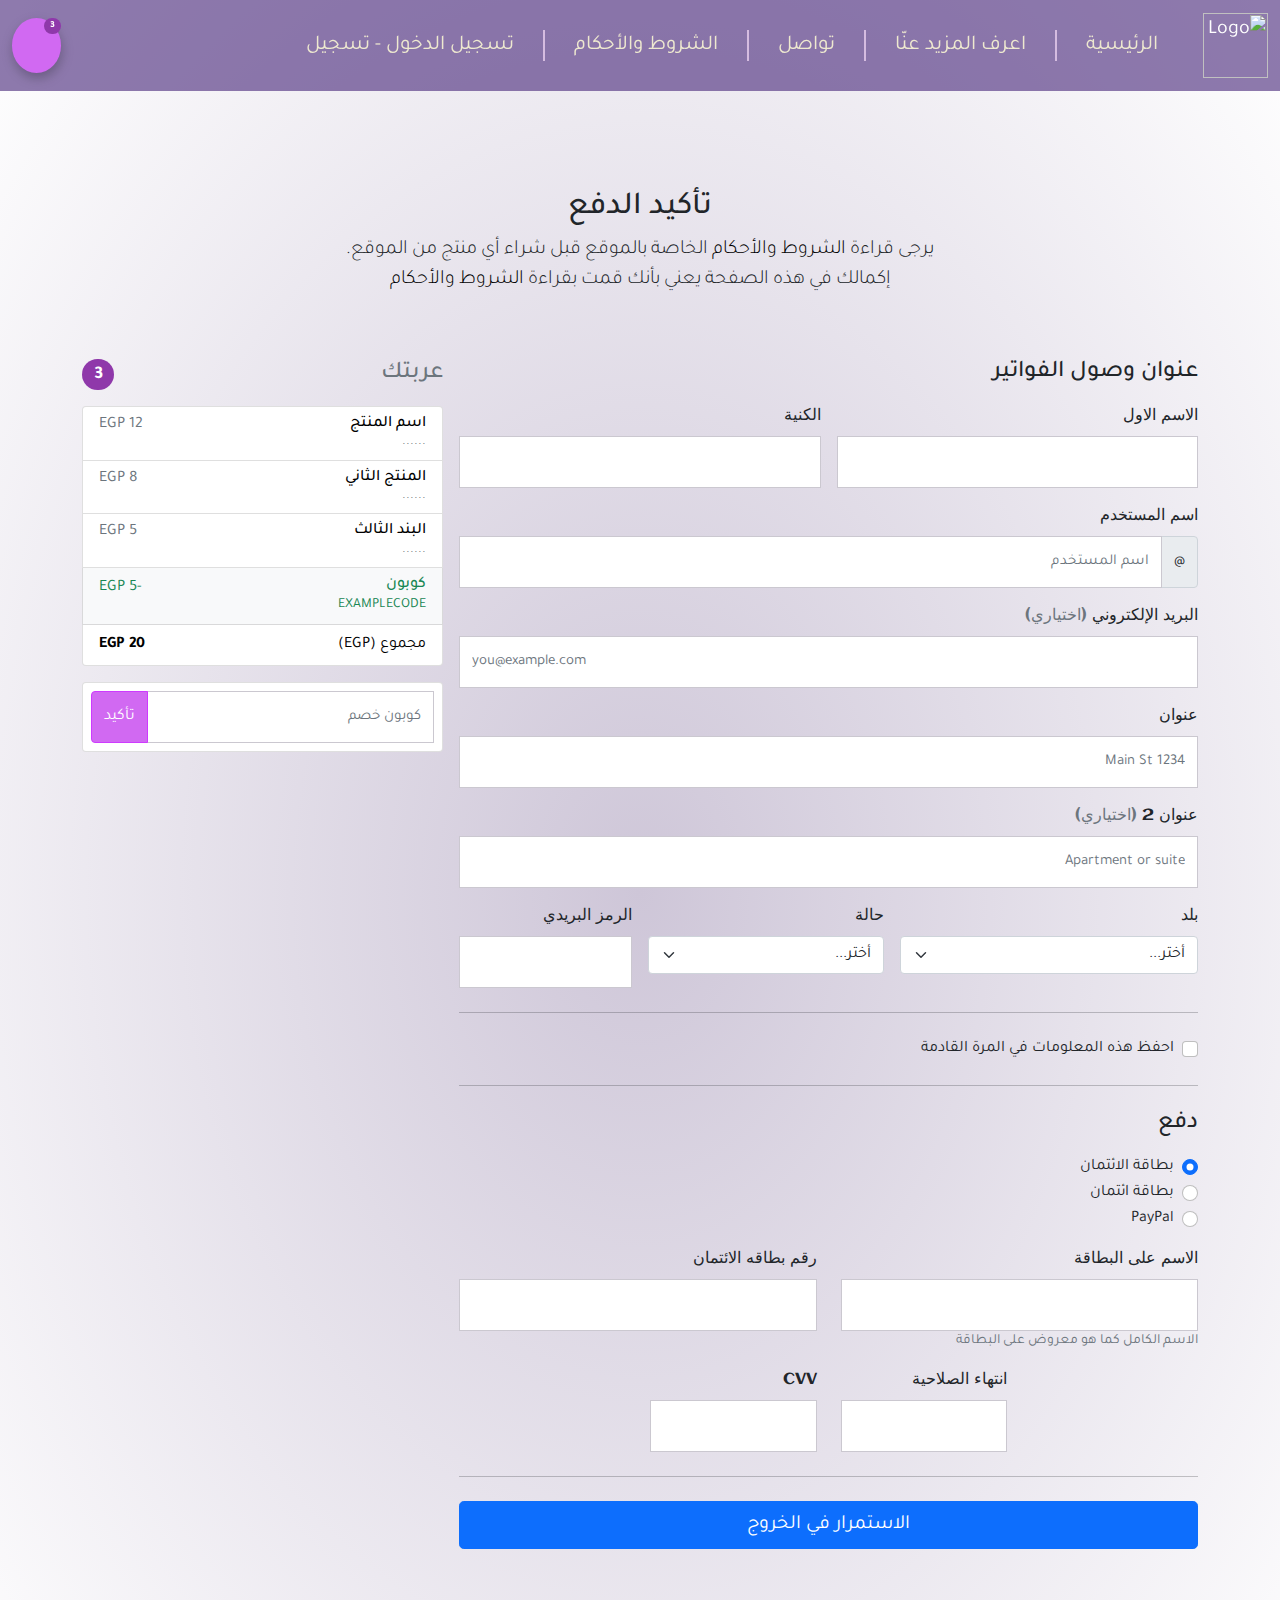
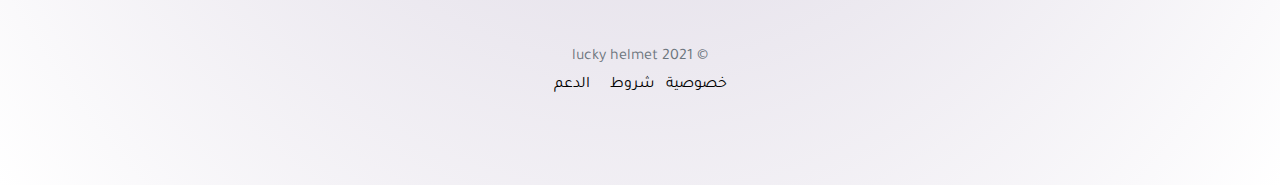
==== commit d4185c94: "Add files via upload" ====
--- a/checkout.html
+++ b/checkout.html
@@ -127,7 +127,7 @@
                                         ......
                                     </small>
                                 </div>
-                                <span class="text-muted">$12</span>
+                                <span class="text-muted">12 EGP</span>
                             </li>
                             <li class="list-group-item d-flex justify-content-between lh-sm">
                                 <div>
@@ -136,7 +136,7 @@
                                         ......
                                     </small>
                                 </div>
-                                <span class="text-muted">$8</span>
+                                <span class="text-muted">8 EGP</span>
                             </li>
                             <li class="list-group-item d-flex justify-content-between lh-sm">
                                 <div>
@@ -145,18 +145,18 @@
                                         ......
                                     </small>
                                 </div>
-                                <span class="text-muted">$5</span>
+                                <span class="text-muted">5 EGP</span>
                             </li>
                             <li class="list-group-item d-flex justify-content-between bg-light">
                                 <div class="text-success">
                                     <h6 class="my-0">كوبون</h6>
                                     <small>EXAMPLECODE</small>
                                 </div>
-                                <span class="text-success">-$5</span>
+                                <span class="text-success">-5 EGP</span>
                             </li>
                             <li class="list-group-item d-flex justify-content-between">
                                 <span>مجموع (EGP)</span>
-                                <strong>$20</strong>
+                                <strong>20 EGP</strong>
                             </li>
                         </ul>
 
@@ -334,12 +334,30 @@
                 </div>
             </main>
             <footer class="my-5 pt-5 text-muted text-center text-small">
-                <p class="mb-1">&copy; 2020-2017 اسم الشركة</p>
+                <p class="mb-1">&copy; lucky helmet 2021</p>
                 <ul class="list-inline">
                     <li class="list-inline-item"><a href="#">خصوصية</a></li>
                     <li class="list-inline-item"><a href="#">شروط</a></li>
                     <li class="list-inline-item"><a href="#">الدعم</a></li>
                 </ul>
+                <ul class="social0media">
+
+                    <li class="list-inline-item"><a href="#">
+                            <i class="fab fa-facebook-square"></i>
+                        </a>
+                    </li>
+
+                    <li class="list-inline-item"><a href="#">
+                            <i class="fab fa-twitter-square"></i>
+                        </a>
+                    </li>
+
+                    <li class="list-inline-item"><a href="#">
+                            <i class="fab fa-instagram-square"></i>
+                        </a>
+                    </li>
+
+                </ul>
             </footer>
         </div>
     </div>
--- a/css/style.css
+++ b/css/style.css
@@ -97,8 +97,8 @@
         }
         
         a.cart.iconRound {
-            width: 50px;
-            height: 50px;
+            width: 55px;
+            height: 55px;
             font-size: 11px;
         }
         
@@ -110,9 +110,11 @@
             color: #a50ed7;
             transition: .2s all ease-in-out;
         }
-        .badge{
+        
+        .badge {
             background: #8f38aa !important;
         }
+        
         .cart .badge {
             font-size: .85em;
         }
@@ -208,6 +210,63 @@
             color: #651f7b;
         }
         
+        .price-filter {
+            justify-content: space-between;
+            display: flex;
+            flex-wrap: wrap;
+        }
+        /* Special styling for WebKit/Blink */
+        
+        .price-filter input[type=range]::-webkit-slider-thumb {
+            -webkit-appearance: none;
+            border: 1px solid #000000;
+            height: 30px;
+            width: 12px;
+            border-radius: 3px;
+            background: #ffffff;
+            cursor: pointer;
+            margin-top: -14px;
+            /* You need to specify a margin in Chrome, but in Firefox and IE it is automatic */
+            box-shadow: 1px 1px 1px #0000005e, 0px 1px 1px #0d0d0d;
+            /* Add cool effects to your sliders! */
+        }
+        /* All the same stuff for Firefox */
+        
+        input[type=range]::-moz-range-thumb {
+            box-shadow: 1px 1px 1px #000000, 0px 0px 1px #0d0d0d;
+            border: 1px solid #000000;
+            height: 36px;
+            width: 16px;
+            border-radius: 3px;
+            background: #ffffff;
+            cursor: pointer;
+        }
+        /* All the same stuff for IE */
+        
+        input[type=range]::-ms-thumb {
+            box-shadow: 1px 1px 1px #000000, 0px 0px 1px #0d0d0d;
+            border: 1px solid #000000;
+            height: 36px;
+            width: 16px;
+            border-radius: 3px;
+            background: #ffffff;
+            cursor: pointer;
+        }
+        
+        input[type=range]::-webkit-slider-runnable-track {
+            width: 100%;
+            height: 8.4px;
+            cursor: pointer;
+            box-shadow: #686868cc 0px 3px 5px, 0px 0px 1px #0d0d0d;
+            background: #673da6;
+            border-radius: 1.3px;
+            border: 0.1px solid #01010163;
+        }
+        
+        label.form-label {
+            font-family: 'Aclonica';
+        }
+        
         svg.bd-placeholder-img.card-img-top {
             height: 280px;
         }
@@ -300,7 +359,7 @@
             top: 50%;
             left: 50%;
             transform: translate(-50%, -50%);
-            border: 2px dotted #671582;
+            border: 1.9px dotted #671582;
             border-radius: 100%;
         }
         
@@ -318,10 +377,27 @@
             color: #777;
         }
         /* Body END */
+        /* footer START */
+        
+        ul.social0media {
+            margin: auto;
+            width: fit-content;
+            padding: 0px;
+        }
+        
+        .list-inline-item:last-child {
+            margin-right: .5rem !important;
+        }
+        
+        footer ul li a:hover {
+            color: #823da6;
+        }
+        
+        footer .social0media a {
+            font-size: 17px;
+        }
+        /* footer END */
         /* Login START */
-        /* #login .container {
-    margin-top: 4.3rem;
-} */
         
         .login-container {
             margin-top: 5%;
@@ -566,14 +642,14 @@
             nav ul li {
                 border: none;
             }
-            .card {
+            .tab-content .card {
                 height: 430px;
             }
-            .card img {
+            .tab-content .card img {
                 width: 100%;
                 height: 183px;
             }
-            .card-body {
+            .tab-content .card-body {
                 min-height: 300px;
             }
             .cardcontainer {
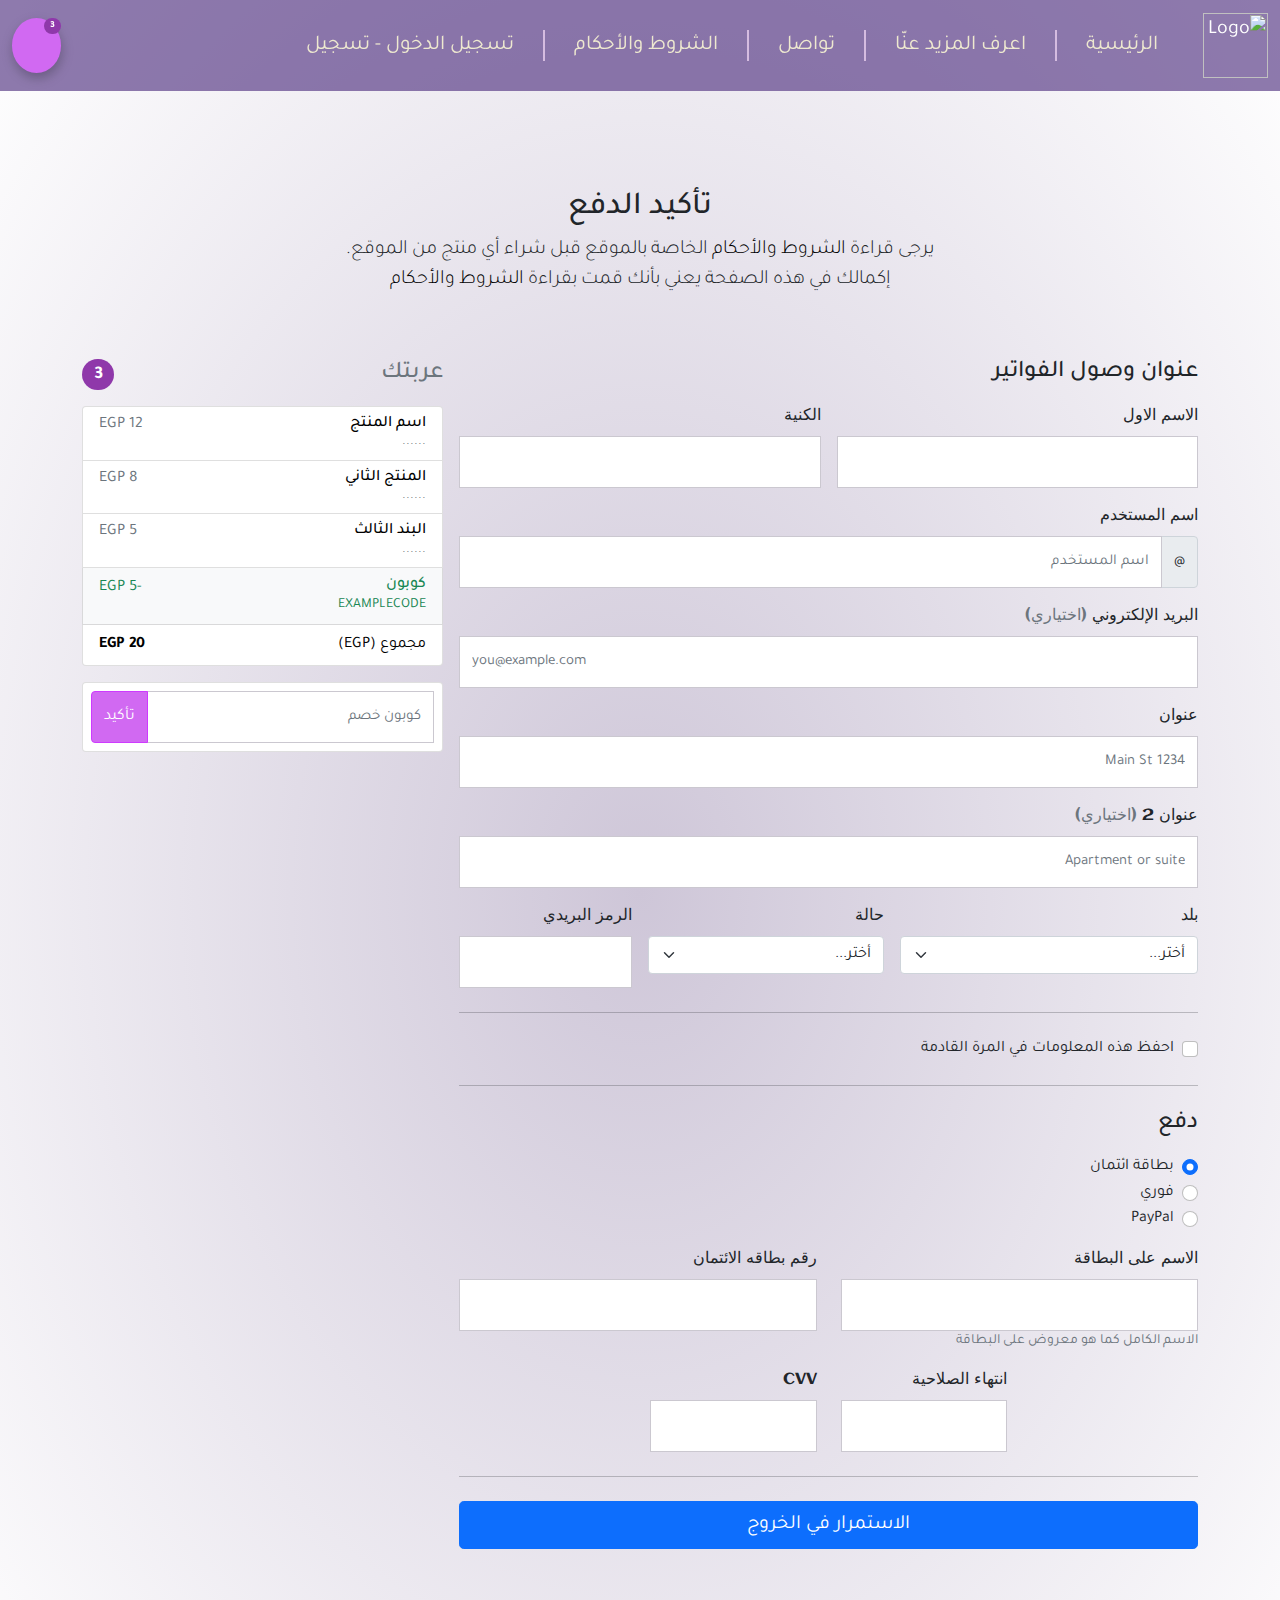
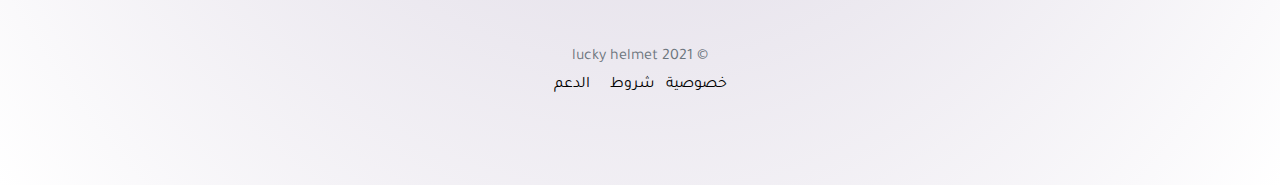
==== commit 436b99c0: "Add files via upload" ====
--- a/checkout.html
+++ b/checkout.html
@@ -277,12 +277,12 @@
                                 <div class="form-check">
                                     <input id="credit" name="paymentMethod" type="radio" class="form-check-input"
                                         checked required>
-                                    <label class="form-check-label" for="credit">بطاقة الائتمان</label>
+                                    <label class="form-check-label" for="credit">بطاقة ائتمان</label>
                                 </div>
                                 <div class="form-check">
                                     <input id="debit" name="paymentMethod" type="radio" class="form-check-input"
                                         required>
-                                    <label class="form-check-label" for="debit">بطاقة ائتمان</label>
+                                    <label class="form-check-label" for="debit">فوري </label>
                                 </div>
                                 <div class="form-check">
                                     <input id="paypal" name="paymentMethod" type="radio" class="form-check-input"
--- a/css/style.css
+++ b/css/style.css
@@ -91,6 +91,12 @@
             color: #f5f1d2ee !important;
         }
         
+        .page-header nav a.nav-link i {
+            font-size: 20px;
+            padding: 0px;
+            padding-left: 5px;
+        }
+        
         ul li a:hover {
             color: #e37fdcee;
             transition: .3s all ease-in-out;
